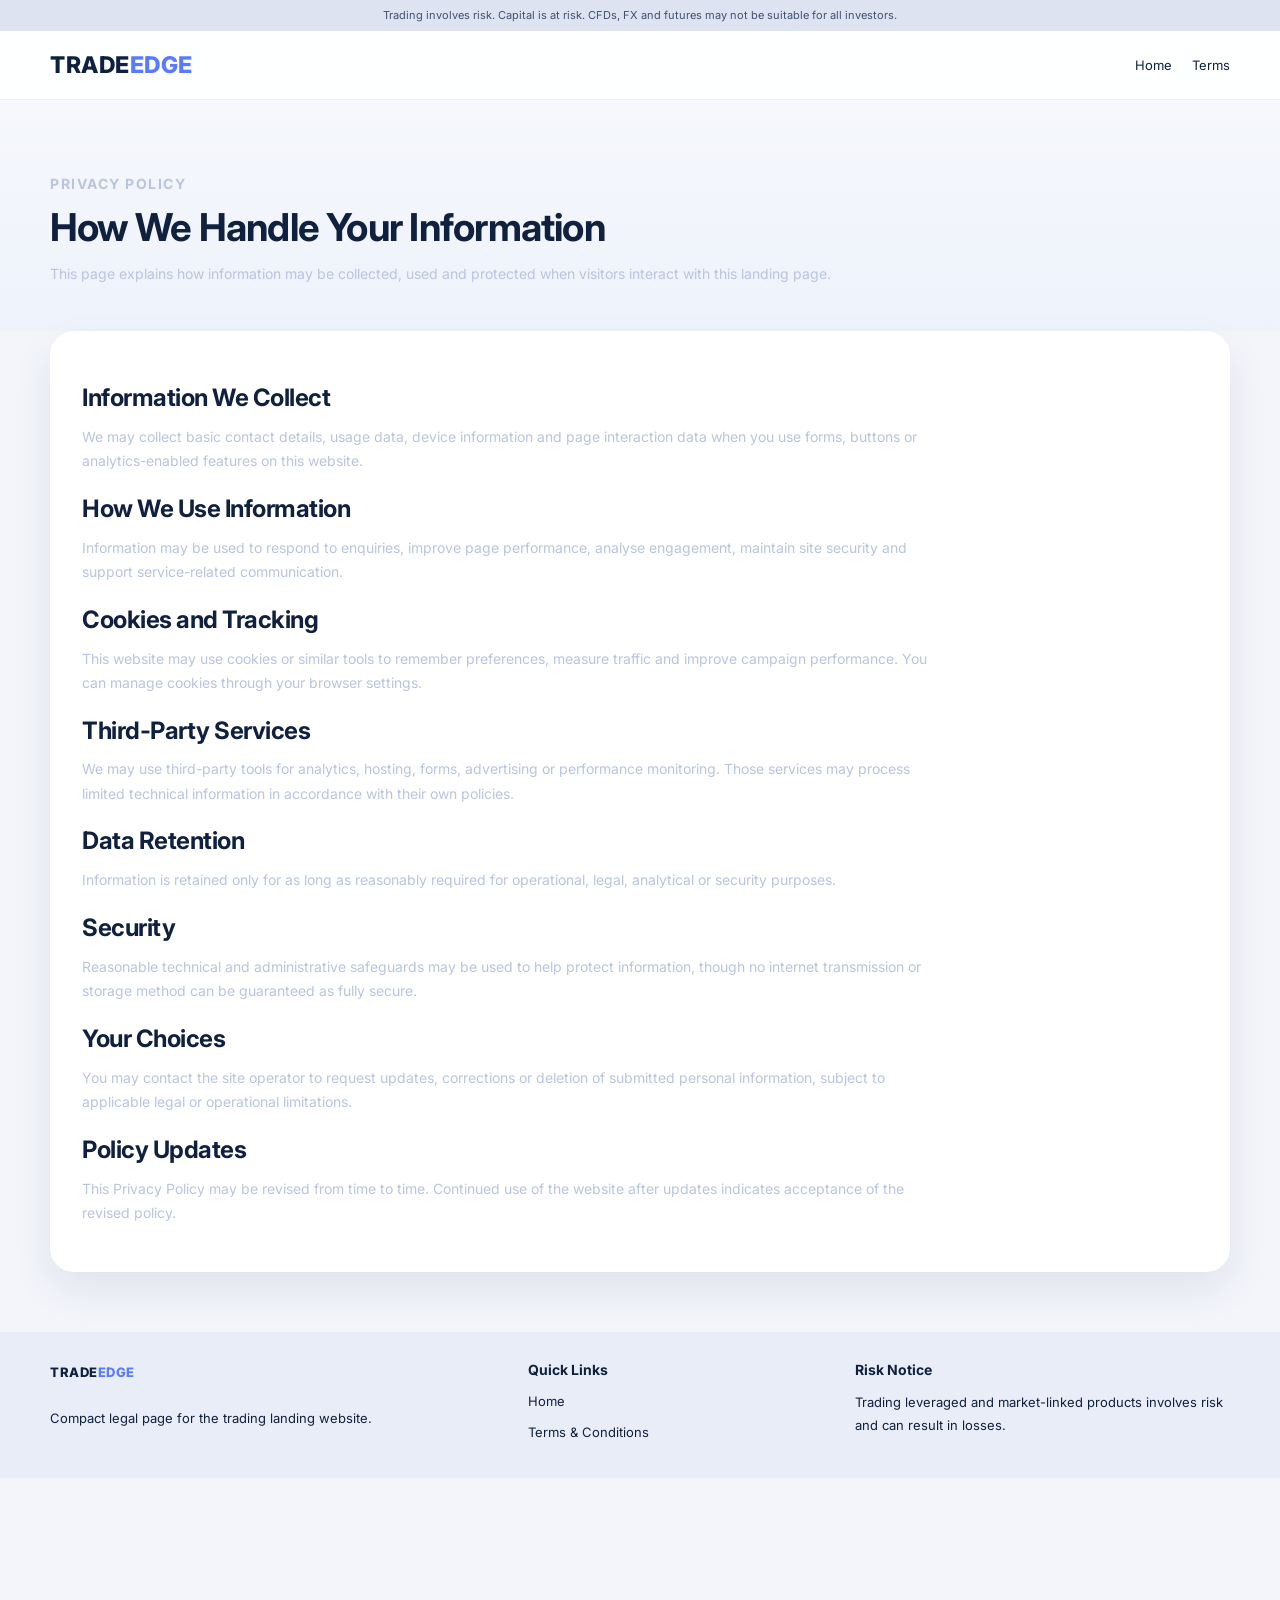
==== privacy.html @ b772bc68 "Add files via upload" ====
<!DOCTYPE html>
<html lang="en">
<head>
  <meta charset="UTF-8" />
  <meta name="viewport" content="width=device-width, initial-scale=1.0" />
  <title>Privacy Policy | TradeEdge</title>
  <meta name="description" content="Privacy Policy for the TradeEdge trading landing page." />
  <link rel="preconnect" href="https://fonts.googleapis.com">
  <link rel="preconnect" href="https://fonts.gstatic.com" crossorigin>
  <link href="https://fonts.googleapis.com/css2?family=Inter:wght@400;500;600;700&display=swap" rel="stylesheet">
  <link rel="stylesheet" href="assets/style.css" />
</head>
<body class="legal-page-body">
  <div class="risk-bar">Trading involves risk. Capital is at risk. CFDs, FX and futures may not be suitable for all investors.</div>
  <header class="site-header legal-header">
    <div class="container nav-wrap">
      <a href="index.html" class="logo">TRADE<span>EDGE</span></a>
      <nav class="main-nav legal-nav">
        <a href="index.html">Home</a>
        <a href="terms.html">Terms</a>
      </nav>
    </div>
  </header>

  <main class="legal-main">
    <section class="legal-hero">
      <div class="container">
        <p class="eyebrow">Privacy Policy</p>
        <h1>How We Handle Your Information</h1>
        <p>This page explains how information may be collected, used and protected when visitors interact with this landing page.</p>
      </div>
    </section>

    <section class="legal-content-wrap">
      <div class="container legal-content">
        <article>
          <h2>Information We Collect</h2>
          <p>We may collect basic contact details, usage data, device information and page interaction data when you use forms, buttons or analytics-enabled features on this website.</p>

          <h2>How We Use Information</h2>
          <p>Information may be used to respond to enquiries, improve page performance, analyse engagement, maintain site security and support service-related communication.</p>

          <h2>Cookies and Tracking</h2>
          <p>This website may use cookies or similar tools to remember preferences, measure traffic and improve campaign performance. You can manage cookies through your browser settings.</p>

          <h2>Third-Party Services</h2>
          <p>We may use third-party tools for analytics, hosting, forms, advertising or performance monitoring. Those services may process limited technical information in accordance with their own policies.</p>

          <h2>Data Retention</h2>
          <p>Information is retained only for as long as reasonably required for operational, legal, analytical or security purposes.</p>

          <h2>Security</h2>
          <p>Reasonable technical and administrative safeguards may be used to help protect information, though no internet transmission or storage method can be guaranteed as fully secure.</p>

          <h2>Your Choices</h2>
          <p>You may contact the site operator to request updates, corrections or deletion of submitted personal information, subject to applicable legal or operational limitations.</p>

          <h2>Policy Updates</h2>
          <p>This Privacy Policy may be revised from time to time. Continued use of the website after updates indicates acceptance of the revised policy.</p>
        </article>
      </div>
    </section>
  </main>

  <footer class="site-footer">
    <div class="container footer-grid">
      <div>
        <a href="index.html" class="logo footer-logo">TRADE<span>EDGE</span></a>
        <p>Compact legal page for the trading landing website.</p>
      </div>
      <div>
        <h4>Quick Links</h4>
        <ul>
          <li><a href="index.html">Home</a></li>
          <li><a href="terms.html">Terms & Conditions</a></li>
        </ul>
      </div>
      <div>
        <h4>Risk Notice</h4>
        <p>Trading leveraged and market-linked products involves risk and can result in losses.</p>
      </div>
    </div>
  </footer>
</body>
</html>
---- assets/style.css ----
:root {
  --bg: #04152d;
  --bg-soft: #071f42;
  --card: rgba(255,255,255,0.08);
  --card-strong: rgba(8,17,38,0.82);
  --line: rgba(255,255,255,0.12);
  --text: #eff4ff;
  --muted: #b9c4df;
  --dark-text: #10203f;
  --accent: #ff6a1c;
  --blue: #4d68ff;
  --lime: #d7ef7f;
  --section-light: #f3f5fb;
  --shadow: 0 18px 40px rgba(5, 12, 30, 0.18);
}

* { box-sizing: border-box; }
html { scroll-behavior: smooth; }
body {
  margin: 0;
  font-family: 'Inter', sans-serif;
  color: var(--text);
  background: var(--bg);
}
a { text-decoration: none; color: inherit; }
img { max-width: 100%; display: block; }
.container { width: min(1180px, calc(100% - 32px)); margin: 0 auto; }

.risk-bar {
  font-size: 11px;
  line-height: 1.4;
  text-align: center;
  padding: 8px 12px;
  background: #ebedf2;
  color: #4d5870;
}

.site-header {
  position: sticky;
  top: 0;
  z-index: 100;
  background: rgba(5, 14, 33, 0.88);
  backdrop-filter: blur(10px);
  border-bottom: 1px solid rgba(255,255,255,0.06);
}
.nav-wrap {
  min-height: 68px;
  display: flex;
  align-items: center;
  justify-content: space-between;
  gap: 18px;
}
.logo {
  font-size: 23px;
  font-weight: 800;
  letter-spacing: 0.5px;
}
.logo span { color: #5a7bff; }
.main-nav {
  display: flex;
  align-items: center;
  gap: 20px;
  font-size: 13px;
  color: var(--muted);
}
.main-nav a:hover { color: #fff; }
.nav-cta {
  background: var(--accent);
  color: #fff !important;
  padding: 10px 16px;
  border-radius: 999px;
  font-weight: 600;
}
.nav-toggle {
  display: none;
  background: none;
  border: 0;
  padding: 0;
}
.nav-toggle span {
  display: block;
  width: 24px;
  height: 2px;
  margin: 5px 0;
  background: #fff;
}

.compact-section {
  position: relative;
  padding: 62px 0;
}
.hero {
  min-height: 640px;
  display: flex;
  align-items: center;
  overflow: hidden;
}
.hero-bg,
.final-bg {
  position: absolute;
  inset: 0;
  background-size: cover;
  background-position: center;
}
.hero-bg {
  background-image: url('https://images.unsplash.com/photo-1518546305927-5a555bb7020d?auto=format&fit=crop&w=1800&q=80');
}
.hero-overlay,
.final-overlay {
  position: absolute;
  inset: 0;
  background: linear-gradient(90deg, rgba(4, 12, 30, 0.92) 0%, rgba(4, 18, 42, 0.75) 44%, rgba(5, 19, 48, 0.45) 100%);
}
.hero-grid,
.split-grid {
  position: relative;
  z-index: 2;
  display: grid;
  grid-template-columns: repeat(2, minmax(0, 1fr));
  gap: 28px;
  /* align-items: center; */
}
.equal-grid > * { min-width: 0; }
.hero-copy,
.text-col,
.visual-col { width: 100%; }
.eyebrow {
  margin: 0 0 10px;
  font-size: 11px;
  font-weight: 700;
  letter-spacing: 1.5px;
  text-transform: uppercase;
  color: #93a8ff;
}
.hero h1,
h1,
h2 {
  margin: 0 0 14px;
  line-height: 1.08;
  letter-spacing: -0.02em;
}
.hero h1 { font-size: clamp(34px, 4vw, 52px); max-width: 620px; }
h1 { font-size: clamp(30px, 3vw, 42px); }
h2 { font-size: clamp(26px, 2.5vw, 36px); }
.hero .lead,
.section-text,
.legal-hero p,
.legal-content p,
.feature-card p,
.mini-card p,
.learn-card p,
.promo-overlay p,
.promo-stat-card p,
.cta-band-inner p,
.footer-grid p {
  font-size: 14px;
  line-height: 1.75;
  color: var(--muted);
}
.hero-actions,
.store-row {
  display: flex;
  flex-wrap: wrap;
  gap: 12px;
  margin-top: 24px;
}
.btn {
  display: inline-flex;
  align-items: center;
  justify-content: center;
  min-width: 146px;
  min-height: 48px;
  padding: 12px 22px;
  border-radius: 12px;
  font-size: 14px;
  font-weight: 600;
  transition: transform .25s ease, opacity .25s ease;
}
.btn:hover { transform: translateY(-2px); }
.btn-primary { background: var(--accent); color: #fff; }
.btn-secondary {
  color: #fff;
  border: 1px solid rgba(255,255,255,0.22);
  background: rgba(255,255,255,0.04);
}
.btn-lime {
  background: var(--lime);
  color: #243100;
  font-weight: 700;
}
.light-outline {
  background: rgba(255,255,255,0.08);
  border-color: rgba(255,255,255,0.28);
}
.small { min-width: 132px; min-height: 42px; font-size: 13px; }

.metric-row {
  display: grid;
  grid-template-columns: repeat(3, minmax(0, 1fr));
  gap: 12px;
  margin-top: 24px;
}
.metric-card,
.ticker-card,
.mini-card,
.learn-card,
.feature-card,
.platform-item,
.award-card {
  border: 1px solid var(--line);
  backdrop-filter: blur(8px);
}
.metric-card {
  padding: 16px;
  border-radius: 16px;
  background: rgba(255,255,255,0.08);
}
.metric-card strong {
  display: block;
  font-size: 22px;
  color: #fff;
}
.metric-card span {
  display: block;
  margin-top: 4px;
  font-size: 12px;
  color: var(--muted);
}
.hero-panel {
  display: grid;
  gap: 14px;
}
.ticker-card {
  display: grid;
  grid-template-columns: 1.2fr 1fr .7fr;
  align-items: center;
  gap: 12px;
  padding: 16px 18px;
  border-radius: 16px;
  background: rgba(255,255,255,0.9);
  color: #1a2542;
  box-shadow: var(--shadow);
}
.ticker-card span,
.ticker-card em { font-size: 13px; font-style: normal; }
.ticker-card strong { font-size: 20px; }
.up { color: #19c278; }
.down { color: #ff5c6a; }

.promo-strip {
  background: linear-gradient(90deg, #192d96, #3f5cff 55%, #2344d0);
  color: #fff;
  padding: 12px 0;
}
.promo-strip-inner {
  display: flex;
  align-items: center;
  justify-content: space-between;
  gap: 18px;
  font-size: 13px;
}
.promo-badge {
  padding: 8px 12px;
  border-radius: 999px;
  border: 1px solid rgba(255,255,255,0.16);
  background: rgba(255,255,255,0.08);
  white-space: nowrap;
}
.promo-strip p { margin: 0; color: rgba(255,255,255,0.82); }
.promo-strip a { font-weight: 700; white-space: nowrap; }

.dark-section,
.platform-section,
.why-section,
.final-cta { background: radial-gradient(circle at top right, rgba(75, 102, 255, 0.16), transparent 30%), var(--bg); }
.light-section,
.legal-page-body { background: var(--section-light); color: var(--dark-text); }
.light-section h2,
.light-section h3,
.legal-page-body h1,
.legal-page-body h2,
.legal-page-body h3,
.legal-page-body .logo,
.legal-page-body .main-nav a,
.legal-page-body .site-footer h4,
.legal-page-body .site-footer a,
.legal-page-body .site-footer p { color: var(--dark-text); }
.legal-page-body .site-footer { background: #e9edf7; }
.legal-page-body .site-header { background: rgba(255,255,255,0.92); border-bottom: 1px solid rgba(16,32,63,0.08); }
.legal-page-body .risk-bar { background: #dde3f1; color: #42516f; }

.market-grid,
.learn-grid,
.feature-grid {
  display: grid;
  gap: 14px;
}
.market-grid,
.learn-grid { grid-template-columns: repeat(2, minmax(0,1fr)); margin-top: 22px; }
.feature-grid { grid-template-columns: repeat(5, minmax(0,1fr)); margin-top: 22px; }
.mini-card,
.learn-card,
.feature-card {
  padding: 18px;
  border-radius: 18px;
  background: rgba(255,255,255,0.05);
  min-height: 176px;
}
.light-section .learn-card {
  background: #ffffff;
  box-shadow: 0 10px 28px rgba(17, 27, 61, 0.08);
  border: 1px solid rgba(17,27,61,0.06);
}
.mini-card h3,
.learn-card h3,
.feature-card h3,
.promo-overlay h3 { margin: 0 0 10px; font-size: 20px; }
.mini-card span,
.learn-card a { font-size: 13px; font-weight: 700; }
.learn-card a { color: var(--accent); }

.image-card,
.promo-card-img,
.promo-stat-card {
  position: relative;
  border-radius: 24px;
  overflow: hidden;
  box-shadow: var(--shadow);
}
.image-card {
  min-height: 380px;
  /* background: #091833; */
}
.tall-card { min-height: 420px; }
.image-card img,
.promo-card-img img,
.final-card img {
  width: 100%;
  height: 100%;
  object-fit: cover;
}
.image-float-card {
  position: absolute;
  left: 18px;
  right: 18px;
  bottom: 18px;
  padding: 16px;
  border-radius: 16px;
  background: rgba(6, 16, 36, 0.78);
  border: 1px solid rgba(255,255,255,0.08);
}
.image-float-card strong { display: block; margin-bottom: 6px; font-size: 16px; }
.image-float-card p { margin: 0; font-size: 13px; line-height: 1.7; color: var(--muted); }

.device-showcase {
  position: relative;
  min-height: 320px;
  margin-bottom: 18px;
}
.phone-back,
.phone-front {
  position: absolute;
  width: 54%;
  max-width: 300px;
  height: 300px;
  object-fit: cover;
  border-radius: 28px;
  box-shadow: var(--shadow);
  border: 6px solid rgba(11, 21, 44, 0.9);
}
.phone-back { left: 8%; top: 24px; transform: rotate(-8deg); }
.phone-front { right: 8%; top: 0; transform: rotate(8deg); }
.platform-links { display: grid; gap: 10px; }
.platform-item {
  padding: 14px 16px;
  border-radius: 14px;
  background: rgba(255,255,255,0.06);
  color: #dce4ff;
  font-size: 14px;
}
.platform-item.active { background: rgba(93, 114, 255, 0.18); border-color: rgba(117,136,255,0.35); }
.store-btn {
  display: inline-flex;
  align-items: center;
  justify-content: center;
  min-width: 132px;
  min-height: 42px;
  padding: 10px 16px;
  border-radius: 12px;
  border: 1px solid rgba(215,239,127,0.35);
  color: var(--lime);
  background: rgba(255,255,255,0.03);
  font-size: 13px;
  font-weight: 700;
}

.awards-section { overflow: hidden; }
.section-head { max-width: 720px; margin-bottom: 22px; }
.section-head.center { text-align: center; margin-left: auto; margin-right: auto; }
.section-head.left { text-align: left; }
.section-head.light p { color: var(--muted); }
.logo-slider {
  overflow: hidden;
  border-radius: 18px;
  /* border: 1px solid rgba(255,255,255,0.08); */
  /* background: rgba(255,255,255,0.04); */
}
.logo-track {
  display: flex;
  width: max-content;
  animation: slideAwards 32s linear infinite;
}
.award-card {
  display: flex;
  align-items: center;
  justify-content: center;
  min-width: 240px;
  min-height: 88px;
  padding: 18px;
  border-right: 1px solid rgba(255,255,255,0.07);
  font-size: 13px;
  font-weight: 700;
  color: #dce3ff;
  text-align: center;
}
@keyframes slideAwards {
  0% { transform: translateX(0); }
  100% { transform: translateX(-50%); }
}

.why-section {
  background: linear-gradient(180deg, rgba(5,19,42,0.98), rgba(4,15,34,0.98));
}
.feature-card {
  background: rgba(255,255,255,0.06);
  min-height: 190px;
}

.promo-card-img { min-height: 340px; }
.promo-overlay {
  position: absolute;
  inset: auto 18px 18px 18px;
  padding: 18px;
  border-radius: 18px;
  background: rgba(6, 16, 36, 0.78);
}
.promo-overlay .eyebrow,
.promo-stat-card .eyebrow,
.cta-band .eyebrow,
.final-copy .eyebrow { margin-bottom: 8px; }
.promo-stat-card {
  min-height: 340px;
  padding: 28px;
  display: grid;
  grid-template-columns: 1.2fr .8fr;
  align-items: center;
  gap: 18px;
  background: linear-gradient(135deg, #07152f, #152863 62%, #0a1736);
  border: 1px solid rgba(255,255,255,0.08);
}
.stat-circle {
  width: 180px;
  height: 180px;
  margin-left: auto;
  border-radius: 50%;
  display: grid;
  place-items: center;
  background: radial-gradient(circle at top, #fff3a3, #d5ef7f 58%, #95a631 100%);
  color: #3a4200;
  font-size: 58px;
  font-weight: 800;
  box-shadow: 0 18px 40px rgba(0,0,0,0.28);
}

.cta-band {
  background: linear-gradient(180deg, #2144da, #1735b9);
  text-align: center;
  padding: 54px 0;
}
.cta-band-inner {
  max-width: 760px;
  margin: 0 auto;
}
.cta-band h2 { margin-bottom: 12px; }
.cta-band p { margin: 0 0 20px; color: rgba(255,255,255,0.82); }

.final-cta { overflow: hidden; }
.final-bg {
  background-image: url('https://images.unsplash.com/photo-1517649763962-0c623066013b?auto=format&fit=crop&w=1800&q=80');
}
.final-grid { position: relative; z-index: 2; }
.final-copy { padding-right: 12px; }
.final-card { min-height: 350px; }

.site-footer {
  background: #031128;
  padding: 28px 0;
  border-top: 1px solid rgba(255,255,255,0.06);
}
.footer-grid {
  display: grid;
  grid-template-columns: 1.2fr .8fr 1fr;
  gap: 28px;
}
.site-footer h4 { margin: 0 0 12px; font-size: 14px; }
.site-footer ul { list-style: none; padding: 0; margin: 0; }
.site-footer li + li { margin-top: 8px; }
.site-footer a, .site-footer p { color: #bfc8e1; font-size: 13px; line-height: 1.8; }
.footer-logo { display: inline-block; margin-bottom: 10px; }

.legal-main { color: var(--dark-text); }
.legal-hero {
  padding: 72px 0 30px;
  background: linear-gradient(180deg, #f6f8fd, #eef2fb);
}
.legal-content-wrap { padding: 0 0 60px; }
.legal-content {
  background: #fff;
  border-radius: 24px;
  box-shadow: 0 18px 40px rgba(17, 27, 61, 0.08);
  padding: 32px;
}
.legal-content article { max-width: 860px; }
.legal-content h2 { font-size: 24px; margin-top: 22px; }
.legal-nav { color: #44516f; }

@media (max-width: 1100px) {
  .feature-grid { grid-template-columns: repeat(3, minmax(0,1fr)); }
  .footer-grid { grid-template-columns: 1fr 1fr; }
}

@media (max-width: 900px) {
  .nav-toggle { display: block; }
  .main-nav {
    position: absolute;
    top: 100%;
    right: 16px;
    left: 16px;
    display: none;
    flex-direction: column;
    align-items: flex-start;
    padding: 18px;
    border-radius: 18px;
    background: rgba(4, 15, 34, 0.98);
    border: 1px solid rgba(255,255,255,0.08);
  }
  .main-nav.open { display: flex; }
  .hero-grid,
  .split-grid,
  .footer-grid,
  .market-grid,
  .learn-grid,
  .feature-grid,
  .promo-stat-card {
    grid-template-columns: 1fr;
  }
  .hero { min-height: auto; padding: 56px 0; }
  .compact-section { padding: 52px 0; }
  .promo-strip-inner { flex-direction: column; align-items: flex-start; }
  .device-showcase { min-height: 280px; }
  .phone-back, .phone-front { width: 56%; height: 250px; }
  .phone-back { left: 6%; }
  .phone-front { right: 6%; }
  .stat-circle { margin: 0; }
}

@media (max-width: 640px) {
  .container { width: min(100% - 24px, 1180px); }
  .hero h1 { font-size: 26px; }
  h2 { font-size: 30px; }
  .metric-row { grid-template-columns: 1fr; }
  .ticker-card { grid-template-columns: 1fr 1fr .8fr; padding: 14px; }
  .ticker-card strong { font-size: 17px; }
  .award-card { min-width: 210px; }
  .image-card, .tall-card, .promo-card-img, .promo-stat-card { min-height: auto; }
  .device-showcase { min-height: 220px; }
  .phone-back, .phone-front { height: 200px; }
  .legal-content { padding: 24px 18px; }
  .feature-card {
    background: rgba(255, 255, 255, 0.06);
    min-height: 0px!important;
}
}



.bottom-sticky-bar {
  position: fixed;
  left: 0;
  right: 0;
  bottom: 0;
  z-index: 9999;
  background:
    radial-gradient(circle at 20% 50%, rgba(45, 88, 255, 0.16), transparent 18%),
    radial-gradient(circle at 55% 50%, rgba(45, 88, 255, 0.12), transparent 14%),
    radial-gradient(circle at 78% 50%, rgba(45, 88, 255, 0.10), transparent 16%),
    linear-gradient(90deg, #02142b 0%, #02101f 50%, #03152e 100%);
  border-top: 1px solid rgba(255, 255, 255, 0.08);
  box-shadow: 0 -8px 24px rgba(0, 0, 0, 0.28);
}

.bottom-sticky-inner {
  min-height: 110px;
  display: flex;
  align-items: center;
  justify-content: space-between;
  gap: 24px;
  padding: 18px 0;
}

.bottom-sticky-text h3 {
  margin: 0 0 8px;
  font-size: 26px;
  line-height: 1.1;
  font-weight: 700;
  color: #e5ef39;
}

.bottom-sticky-text p {
  margin: 0;
  font-size: 16px;
  line-height: 1.4;
  color: #ffffff;
}

.bottom-sticky-btn {
  display: inline-flex;
  align-items: center;
  justify-content: center;
  min-width: 275px;
  min-height: 64px;
  padding: 14px 28px;
  border-radius: 16px;
  background: #29c75f;
  color: #04110a;
  font-size: 20px;
  font-weight: 700;
  text-decoration: none;
  box-shadow: 0 10px 24px rgba(41, 199, 95, 0.24);
  transition: transform 0.25s ease, box-shadow 0.25s ease, background 0.25s ease;
}

.bottom-sticky-btn:hover {
  transform: translateY(-2px);
  background: #31d867;
  box-shadow: 0 14px 30px rgba(41, 199, 95, 0.3);
}

body {
  padding-bottom: 130px;
}

@media (max-width: 767px) {
  .bottom-sticky-inner {
    min-height: auto;
    flex-direction: column;
    align-items: stretch;
    gap: 16px;
    padding: 16px 0;
  }

  .bottom-sticky-text h3 {
    font-size: 22px;
  }

  .bottom-sticky-text p {
    font-size: 15px;
  }

  .bottom-sticky-btn {
    width: 100%;
    min-width: 100%;
    min-height: 56px;
    font-size: 18px;
    border-radius: 14px;
  }

  body {
    padding-bottom: 160px;
  }
}


/* ===== PLATFORM SECTION ===== */
.exact-platform {
  position: relative;
  overflow: hidden;
  padding: 72px 0 68px;
  background:
    radial-gradient(circle at 8% 8%, rgba(88, 108, 255, 0.18), transparent 24%),
    radial-gradient(circle at 88% 88%, rgba(102, 88, 255, 0.18), transparent 26%),
    linear-gradient(90deg, #031326 0%, #02101f 52%, #071a34 100%);
}

.exact-platform::before {
  content: "";
  position: absolute;
  inset: 0;
  background:
    radial-gradient(circle at 20% 18%, rgba(201, 228, 112, 0.06), transparent 18%),
    radial-gradient(circle at 76% 78%, rgba(130, 108, 255, 0.08), transparent 18%);
  pointer-events: none;
}

.exact-platform .container {
  position: relative;
  z-index: 2;
}

/* ===== HEADING ===== */
.exact-platform-head {
  text-align: center;
  margin-bottom: 52px;
}

.exact-platform-head h2 {
  margin: 0;
  color: #ffffff;
  font-size: 42px;
  line-height: 1.12;
  font-weight: 700;
}

.exact-platform-head h2 span {
  color: #4761ff;
}

/* ===== GRID ===== */
.exact-platform-grid {
  display: grid;
  grid-template-columns: 0.95fr 1.15fr 0.9fr;
  align-items: center;
  gap: 42px;
}

/* ===== LEFT ===== */
.exact-platform-left p {
  margin: 0 0 34px;
  color: #ffffff;
  font-size: 22px;
  line-height: 1.55;
  max-width: 360px;
}

/* STORE BUTTONS */
.exact-store-row {
  display: flex;
  gap: 14px;
  flex-wrap: wrap;
}

.exact-store-btn {
  min-width: 168px;
  padding: 11px 16px;
  border: 2px solid #d8ee73;
  text-decoration: none;
  color: #d8ee73;
  display: flex;
  flex-direction: column;
  transition: 0.3s;
}

.exact-store-btn small {
  font-size: 10px;
  margin-bottom: 4px;
  text-transform: uppercase;
}

.exact-store-btn strong {
  font-size: 16px;
  font-weight: 700;
}

.exact-store-btn:hover {
  background: rgba(216, 238, 115, 0.08);
  transform: translateY(-2px);
}

/* ===== CENTER IMAGE ===== */
.exact-platform-center {
  display: flex;
  justify-content: center;
  align-items: center;
}

.platform-image-wrap {
  width: 100%;
  display: flex;
  justify-content: center;
}

.platform-image-wrap img {
  width: 100%;
  max-width: 420px;
  height: auto;
  object-fit: contain;
  display: block;
  filter: drop-shadow(0 30px 60px rgba(0,0,0,0.5));
  transform: perspective(1000px) rotateY(-6deg);
}

/* ===== RIGHT ===== */
.exact-platform-right {
  display: flex;
  flex-direction: column;
  gap: 20px;
}

.platform-link-item {
  position: relative;
  padding-left: 18px;
}

.platform-link-item::before {
  content: "";
  position: absolute;
  left: 0;
  top: 6px;
  width: 2px;
  height: calc(100% - 10px);
  background: #d8ee73;
}

.platform-link-item h3 {
  margin: 0;
  color: #f1f4f8;
  font-size: 26px;
  font-weight: 500;
}

.platform-link-item p {
  margin-top: 8px;
  color: #ffffff;
  font-size: 14px;
}

.platform-link-item.active h3,
.platform-link-item.active p {
  color: #d8ee73;
}

/* ===== RESPONSIVE ===== */
@media (max-width: 1280px) {
  .exact-platform-grid {
    grid-template-columns: 1fr;
    gap: 30px;
    text-align: center;
  }

  .exact-platform-left p {
    max-width: 100%;
  }

  .exact-platform-right {
    max-width: 500px;
    margin: auto;
  }
}

@media (max-width: 767px) {
  .exact-platform {
    padding: 56px 0;
  }

  .exact-platform-head h2 {
    font-size: 30px;
  }

  .exact-platform-left p {
    font-size: 18px;
  }

  .exact-store-row {
    flex-direction: column;
  }

  .exact-store-btn {
    width: 100%;
  }

  .platform-image-wrap img {
    max-width: 300px;
  }

  .platform-link-item h3 {
    font-size: 20px;
  }
}



.awards-section {
  background: linear-gradient(180deg, #031326 0%, #071a34 100%);
  overflow: hidden;
}

.logo-slider {
  position: relative;
  width: 100%;
  overflow: hidden;
  margin-top: 28px;
  mask-image: linear-gradient(to right, transparent 0%, #000 8%, #000 92%, transparent 100%);
  -webkit-mask-image: linear-gradient(to right, transparent 0%, #000 8%, #000 92%, transparent 100%);
}

.logo-track {
  display: flex;
  align-items: center;
  gap: 22px;
  width: max-content;
  animation: awardScroll 38s linear infinite;
}

.logo-slider:hover .logo-track {
  animation-play-state: paused;
}

.award-card {
  flex: 0 0 auto;
  width: 170px;
  height: 110px;
  display: flex;
  align-items: center;
  justify-content: center;
  padding: 14px;
  border-radius: 18px;
  background: rgba(255, 255, 255, 0.04);
  border: 1px solid rgba(255, 255, 255, 0.08);
  box-shadow: 0 10px 30px rgba(0, 0, 0, 0.18);
}

.award-card img {
  max-width: 100%;
  max-height: 78px;
  width: auto;
  height: auto;
  object-fit: contain;
  display: block;
}

@keyframes awardScroll {
  0% {
    transform: translateX(0);
  }
  100% {
    transform: translateX(-50%);
  }
}

@media (max-width: 767px) {
  .award-card {
    width: 140px;
    height: 92px;
    padding: 12px;
  }

  .award-card img {
    max-height: 62px;
  }

  .logo-track {
    gap: 16px;
    animation-duration: 28s;
  }
}

.market-section-fixed {
  align-items: center;
  gap: 34px;
}

.market-section-fixed .text-col {
  align-self: center;
  height: auto;
}

.market-section-fixed .section-text {
  padding-bottom: 19px;
  max-width: 560px;
}

.market-section-fixed .visual-col {
  display: flex;
  justify-content: center;
  align-items: center;
}

.market-image-card {
  width: 100%;
  max-width: 620px;
  background: transparent;
  box-shadow: none;
  border-radius: 18px;
  overflow: hidden;
}

.market-image-card img {
  display: block;
  width: 100%;
  height: auto;
  max-height: 360px;
  object-fit: cover;
  border-radius: 18px;
}

@media (max-width: 991px) {
  .market-section-fixed {
    grid-template-columns: 1fr;
    align-items: start;
  }

  .market-section-fixed .text-col,
  .market-section-fixed .visual-col {
    width: 100%;
  }

  .market-image-card img {
    max-height: 320px;
  }
}

@media (max-width: 767px) {
  .market-section-fixed {
    gap: 24px;
  }

  .market-image-card img {
    max-height: 260px;
  }
}
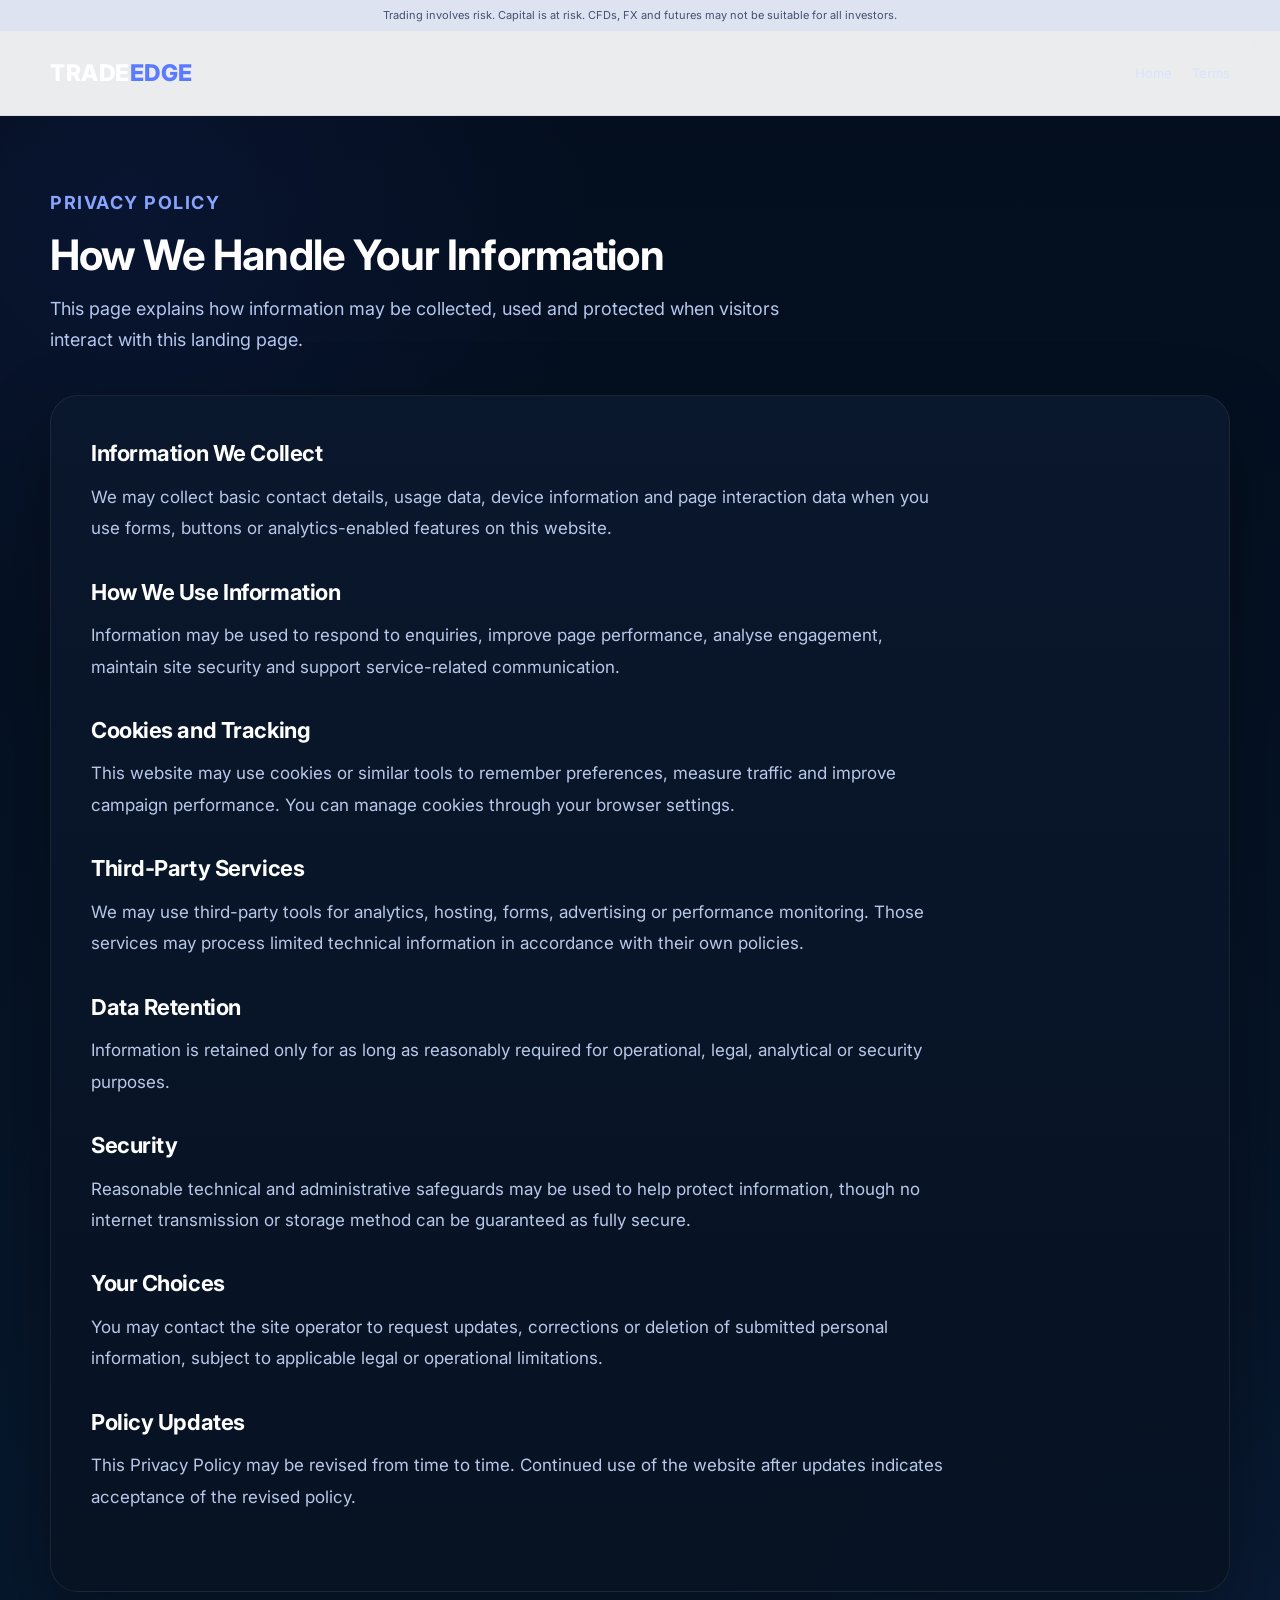
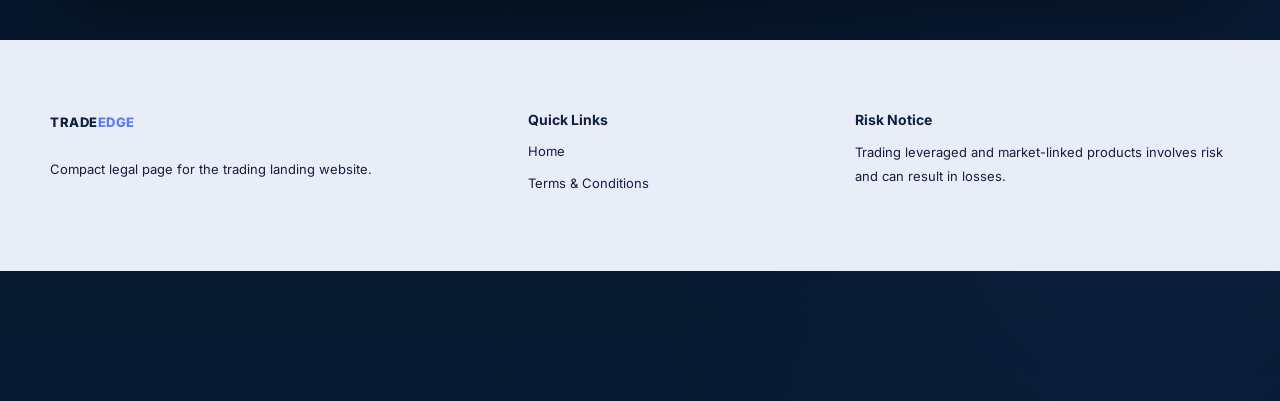
==== commit aa277987: "Update privacy.html" ====
--- a/privacy.html
+++ b/privacy.html
@@ -9,10 +9,190 @@
   <link rel="preconnect" href="https://fonts.gstatic.com" crossorigin>
   <link href="https://fonts.googleapis.com/css2?family=Inter:wght@400;500;600;700&display=swap" rel="stylesheet">
   <link rel="stylesheet" href="assets/style.css" />
+
+  <style>
+    /* ===== LEGAL DARK THEME ===== */
+.legal-page-body.legal-dark {
+  background:
+    radial-gradient(circle at 10% 10%, rgba(73, 97, 255, 0.08), transparent 22%),
+    radial-gradient(circle at 90% 90%, rgba(80, 110, 255, 0.06), transparent 24%),
+    linear-gradient(180deg, #030d1d 0%, #061427 55%, #071a31 100%);
+  color: #dbe5ff;
+}
+
+.legal-header-dark {
+  background: rgba(5, 18, 38, 0.86);
+  backdrop-filter: blur(10px);
+  border-bottom: 1px solid rgba(255, 255, 255, 0.06);
+}
+
+.legal-header-dark .nav-wrap {
+  min-height: 84px;
+}
+
+.legal-header-dark .logo {
+  color: #ffffff;
+}
+
+.legal-header-dark .main-nav a {
+  color: #d9e3ff;
+}
+
+.legal-header-dark .main-nav a:hover {
+  color: #ffffff;
+}
+
+.legal-hero-dark {
+  padding: 72px 0 28px;
+  background: transparent;
+}
+
+.legal-hero-dark .eyebrow {
+  color: #87a5ff;
+  margin-bottom: 12px;
+}
+
+.legal-hero-dark h1 {
+  margin: 0 0 16px;
+  color: #ffffff;
+  font-size: 42px;
+  line-height: 1.12;
+  font-weight: 700;
+}
+
+.legal-hero-dark p {
+  max-width: 760px;
+  color: #b6c7ee;
+  font-size: 18px;
+  line-height: 1.7;
+  margin: 0;
+}
+
+.legal-content-wrap {
+  padding: 12px 0 48px;
+}
+
+.legal-content-dark {
+  max-width: 1260px;
+  margin: 0 auto;
+  background:
+    linear-gradient(180deg, rgba(10, 24, 45, 0.96) 0%, rgba(7, 19, 35, 0.96) 100%);
+  border: 1px solid rgba(255, 255, 255, 0.07);
+  border-radius: 28px;
+  box-shadow: 0 30px 80px rgba(0, 0, 0, 0.32);
+  padding: 44px 40px;
+}
+
+.legal-content-dark article h2 {
+  margin: 0 0 14px;
+  color: #ffffff;
+  font-size: 22px;
+  line-height: 1.25;
+  font-weight: 700;
+}
+
+.legal-content-dark article p {
+  margin: 0 0 34px;
+  color: #b9c8e8;
+  font-size: 17px;
+  line-height: 1.85;
+}
+
+.legal-content-dark article h2:not(:first-child) {
+  margin-top: 8px;
+}
+
+.legal-footer-dark {
+  background: rgba(7, 18, 35, 0.9);
+  border-top: 1px solid rgba(255, 255, 255, 0.06);
+}
+
+.legal-footer-dark .footer-grid {
+  padding-top: 42px;
+  padding-bottom: 42px;
+}
+
+.legal-footer-dark h4,
+.legal-footer-dark .logo,
+.legal-footer-dark .footer-logo,
+.legal-footer-dark a {
+  color: #ffffff;
+}
+
+.legal-footer-dark p,
+.legal-footer-dark li,
+.legal-footer-dark ul li a {
+  color: #b9c8e8;
+}
+
+.legal-footer-dark ul li a:hover {
+  color: #ffffff;
+}
+
+@media (max-width: 991px) {
+  .legal-hero-dark {
+    padding: 56px 0 20px;
+  }
+
+  .legal-hero-dark h1 {
+    font-size: 34px;
+  }
+
+  .legal-content-dark {
+    padding: 32px 24px;
+    border-radius: 22px;
+  }
+
+  .legal-content-dark article h2 {
+    font-size: 20px;
+  }
+
+  .legal-content-dark article p {
+    font-size: 16px;
+    line-height: 1.75;
+    margin-bottom: 28px;
+  }
+}
+
+@media (max-width: 767px) {
+  .legal-header-dark .nav-wrap {
+    min-height: 72px;
+  }
+
+  .legal-hero-dark h1 {
+    font-size: 28px;
+  }
+
+  .legal-hero-dark p {
+    font-size: 16px;
+    line-height: 1.7;
+  }
+
+  .legal-content-wrap {
+    padding: 8px 0 36px;
+  }
+
+  .legal-content-dark {
+    padding: 24px 18px;
+    border-radius: 18px;
+  }
+
+  .legal-content-dark article h2 {
+    font-size: 18px;
+  }
+
+  .legal-content-dark article p {
+    font-size: 15px;
+    line-height: 1.7;
+    margin-bottom: 24px;
+  }
+}
+    </style>
 </head>
-<body class="legal-page-body">
+<body class="legal-page-body legal-dark">
   <div class="risk-bar">Trading involves risk. Capital is at risk. CFDs, FX and futures may not be suitable for all investors.</div>
-  <header class="site-header legal-header">
+
+  <header class="site-header legal-header legal-header-dark">
     <div class="container nav-wrap">
       <a href="index.html" class="logo">TRADE<span>EDGE</span></a>
       <nav class="main-nav legal-nav">
@@ -23,7 +203,7 @@
   </header>
 
   <main class="legal-main">
-    <section class="legal-hero">
+    <section class="legal-hero legal-hero-dark">
       <div class="container">
         <p class="eyebrow">Privacy Policy</p>
         <h1>How We Handle Your Information</h1>
@@ -32,7 +212,7 @@
     </section>
 
     <section class="legal-content-wrap">
-      <div class="container legal-content">
+      <div class="container legal-content legal-content-dark">
         <article>
           <h2>Information We Collect</h2>
           <p>We may collect basic contact details, usage data, device information and page interaction data when you use forms, buttons or analytics-enabled features on this website.</p>
@@ -62,7 +242,7 @@
     </section>
   </main>
 
-  <footer class="site-footer">
+  <footer class="site-footer legal-footer-dark">
     <div class="container footer-grid">
       <div>
         <a href="index.html" class="logo footer-logo">TRADE<span>EDGE</span></a>
@@ -72,7 +252,7 @@
         <h4>Quick Links</h4>
         <ul>
           <li><a href="index.html">Home</a></li>
-          <li><a href="terms.html">Terms & Conditions</a></li>
+          <li><a href="terms.html">Terms &amp; Conditions</a></li>
         </ul>
       </div>
       <div>
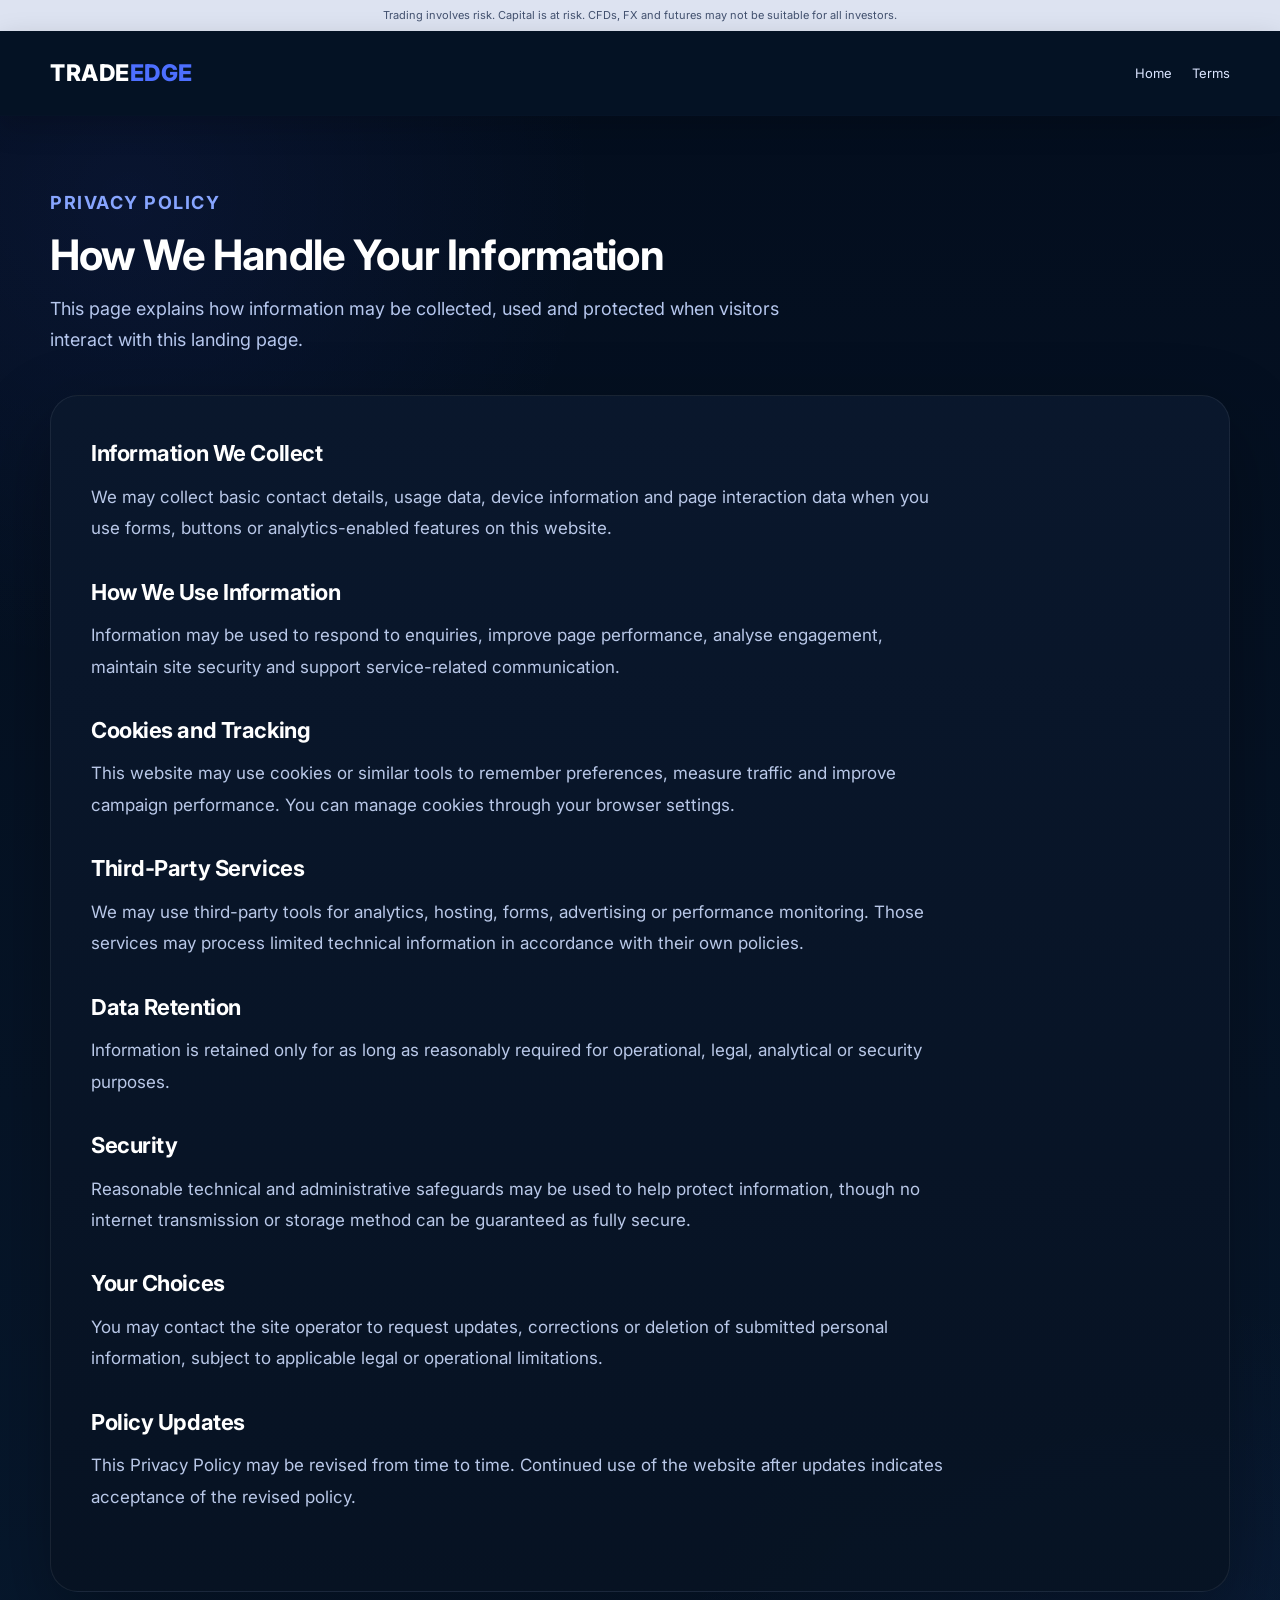
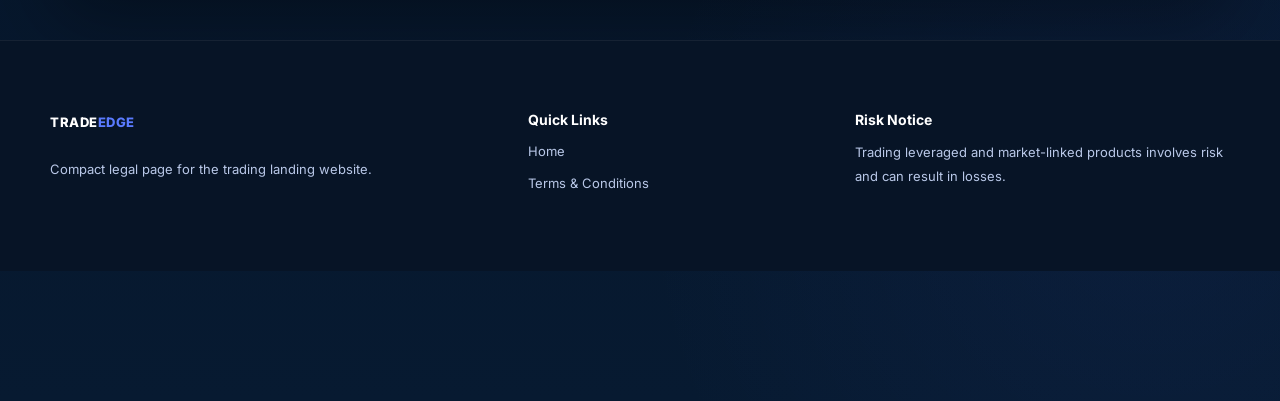
==== commit b6ee8df6: "Update privacy.html" ====
--- a/privacy.html
+++ b/privacy.html
@@ -187,6 +187,74 @@
     margin-bottom: 24px;
   }
 }
+
+    /* ===== LEGAL HEADER DARK ===== */
+.legal-header,
+.legal-header-dark {
+  background: #041224 !important;
+  border-bottom: 1px solid rgba(255, 255, 255, 0.06);
+  box-shadow: 0 10px 30px rgba(0, 0, 0, 0.18);
+}
+
+.legal-header .logo,
+.legal-header-dark .logo {
+  color: #ffffff !important;
+}
+
+.legal-header .logo span,
+.legal-header-dark .logo span {
+  color: #4d6fff !important;
+}
+
+.legal-header .main-nav a,
+.legal-header-dark .main-nav a,
+.legal-header .legal-nav a,
+.legal-header-dark .legal-nav a {
+  color: #dbe5ff !important;
+}
+
+.legal-header .main-nav a:hover,
+.legal-header-dark .main-nav a:hover,
+.legal-header .legal-nav a:hover,
+.legal-header-dark .legal-nav a:hover {
+  color: #ffffff !important;
+}
+
+/* ===== LEGAL FOOTER DARK ===== */
+.site-footer,
+.legal-footer-dark {
+  background: #071426 !important;
+  border-top: 1px solid rgba(255, 255, 255, 0.06);
+}
+
+.site-footer .footer-grid,
+.legal-footer-dark .footer-grid {
+  padding-top: 42px;
+  padding-bottom: 42px;
+}
+
+.site-footer h4,
+.legal-footer-dark h4,
+.site-footer .logo,
+.legal-footer-dark .logo,
+.site-footer .footer-logo,
+.legal-footer-dark .footer-logo {
+  color: #ffffff !important;
+}
+
+.site-footer p,
+.legal-footer-dark p,
+.site-footer li,
+.legal-footer-dark li,
+.site-footer ul li a,
+.legal-footer-dark ul li a {
+  color: #b9c8e8 !important;
+}
+
+.site-footer ul li a:hover,
+.legal-footer-dark ul li a:hover {
+  color: #ffffff !important;
+}
     </style>
 </head>
 <body class="legal-page-body legal-dark">
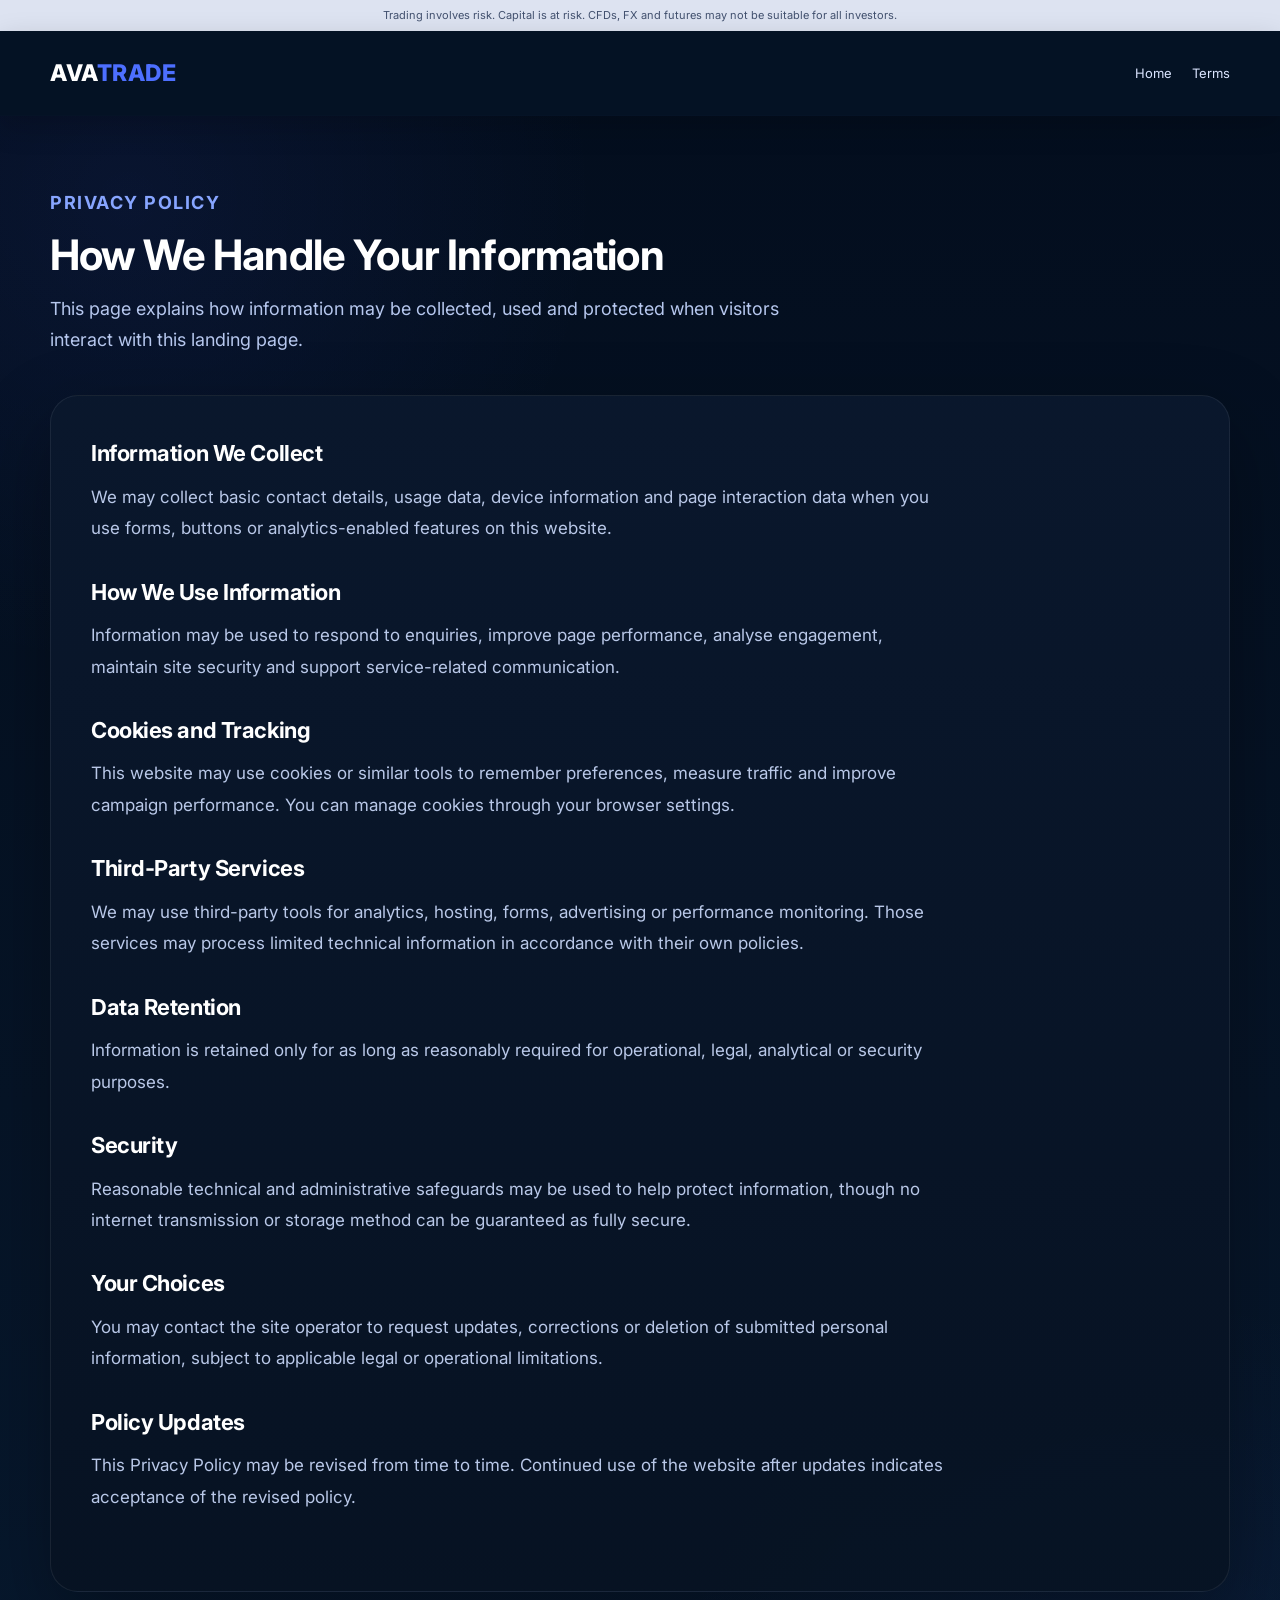
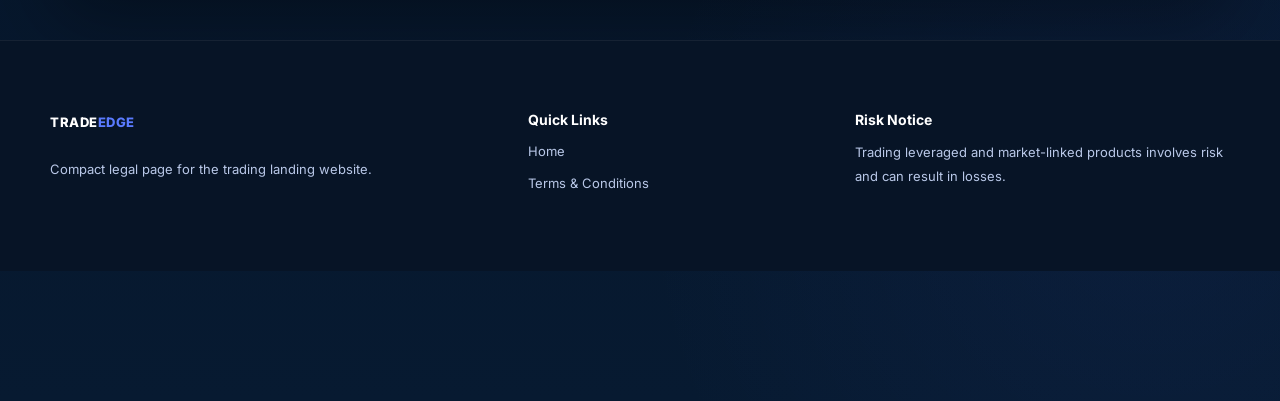
==== commit c0eb755e: "Update privacy.html" ====
--- a/privacy.html
+++ b/privacy.html
@@ -3,7 +3,7 @@
 <head>
   <meta charset="UTF-8" />
   <meta name="viewport" content="width=device-width, initial-scale=1.0" />
-  <title>Privacy Policy | TradeEdge</title>
+  <title>Privacy Policy | AVATRADE</title>
   <meta name="description" content="Privacy Policy for the TradeEdge trading landing page." />
   <link rel="preconnect" href="https://fonts.googleapis.com">
   <link rel="preconnect" href="https://fonts.gstatic.com" crossorigin>
@@ -262,7 +262,7 @@
 
   <header class="site-header legal-header legal-header-dark">
     <div class="container nav-wrap">
-      <a href="index.html" class="logo">TRADE<span>EDGE</span></a>
+      <a href="index.html" class="logo">AVA<span>TRADE</span></a>
       <nav class="main-nav legal-nav">
         <a href="index.html">Home</a>
         <a href="terms.html">Terms</a>
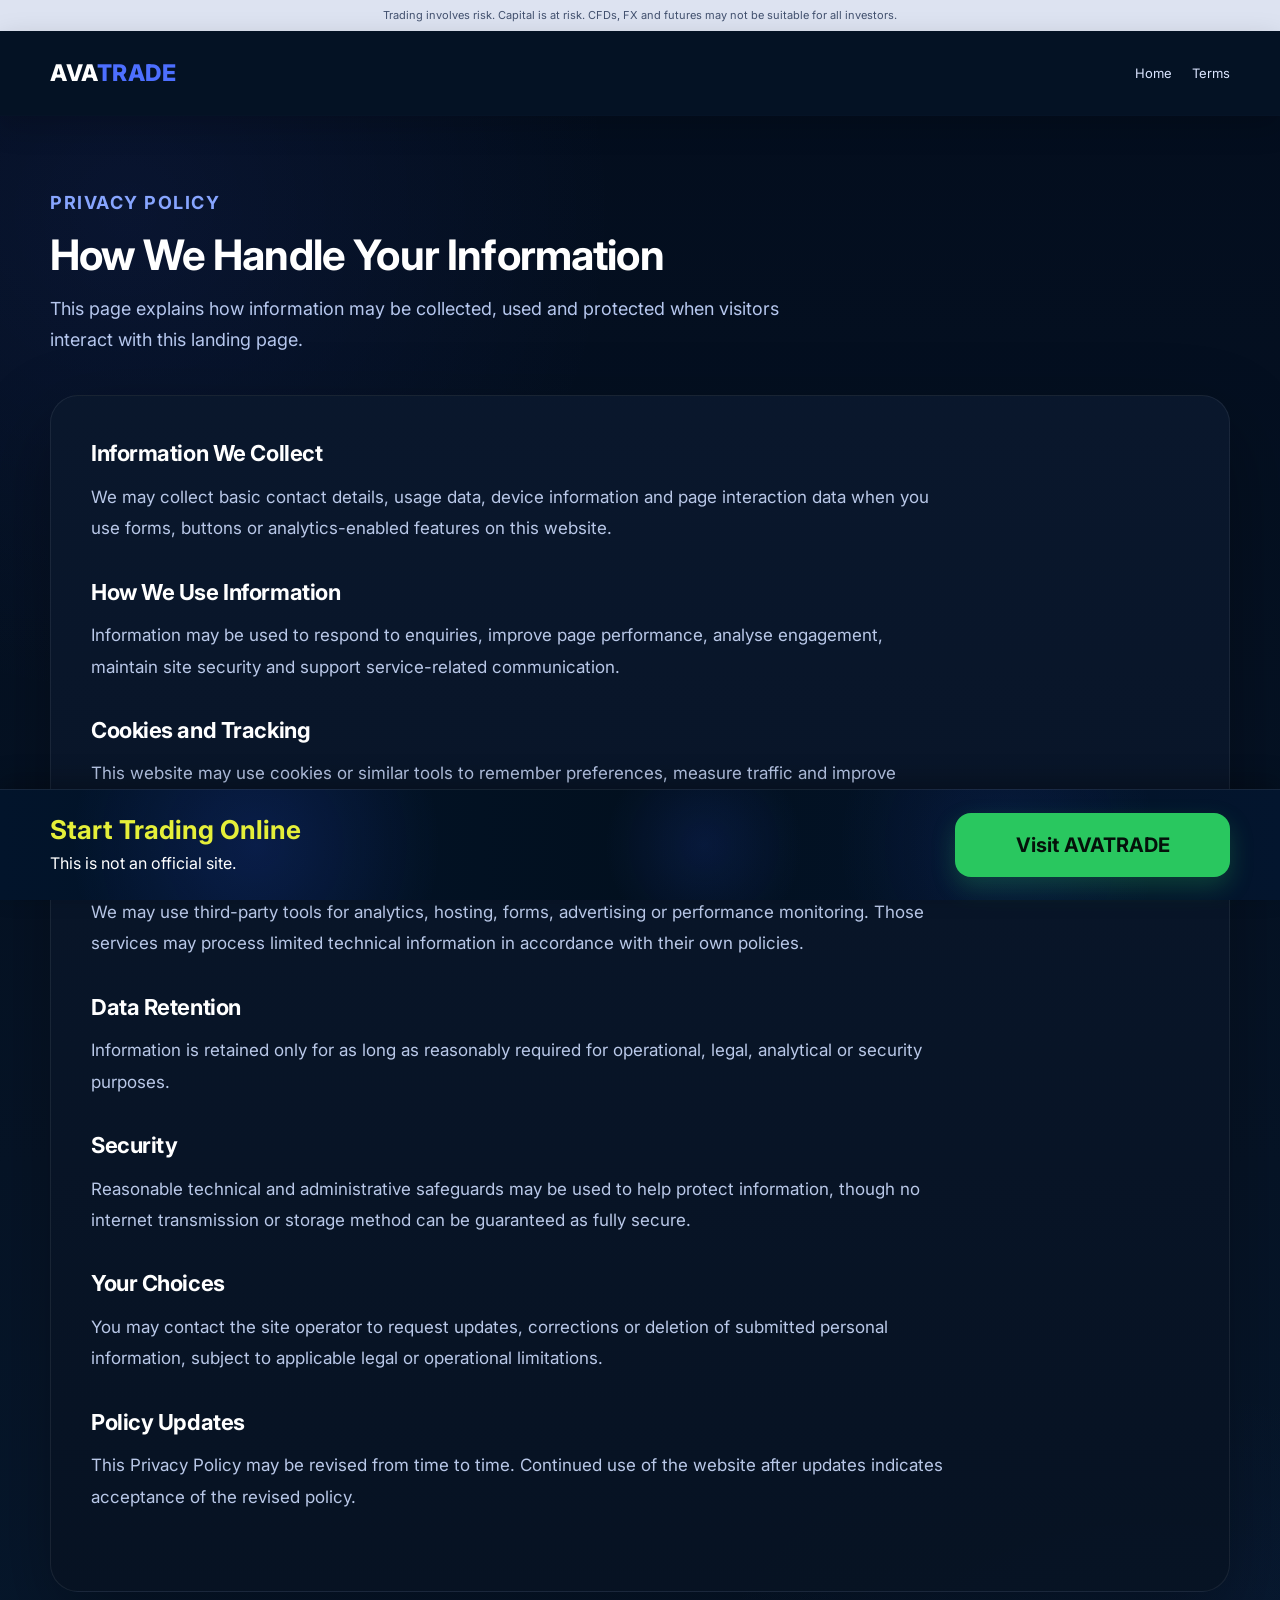
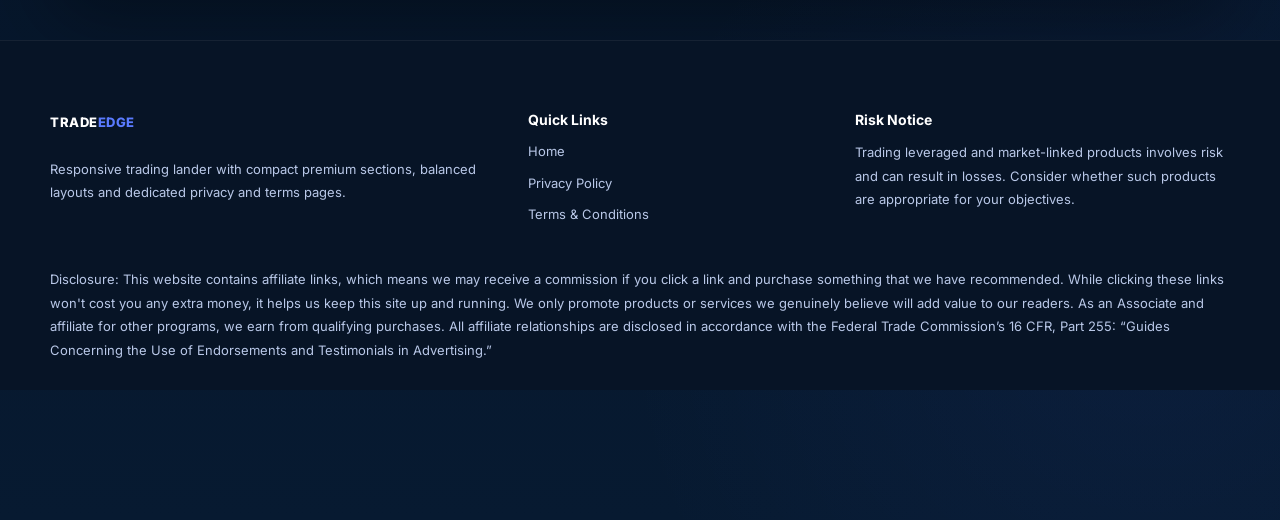
==== commit 9cad0a5f: "Update privacy.html" ====
--- a/privacy.html
+++ b/privacy.html
@@ -310,24 +310,38 @@
     </section>
   </main>
 
-  <footer class="site-footer legal-footer-dark">
+<footer class="site-footer">
     <div class="container footer-grid">
       <div>
         <a href="index.html" class="logo footer-logo">TRADE<span>EDGE</span></a>
-        <p>Compact legal page for the trading landing website.</p>
+        <p>Responsive trading lander with compact premium sections, balanced layouts and dedicated privacy and terms pages.</p>
       </div>
       <div>
         <h4>Quick Links</h4>
         <ul>
           <li><a href="index.html">Home</a></li>
-          <li><a href="terms.html">Terms &amp; Conditions</a></li>
+          <li><a href="privacy.html">Privacy Policy</a></li>
+          <li><a href="terms.html">Terms & Conditions</a></li>
         </ul>
       </div>
       <div>
         <h4>Risk Notice</h4>
-        <p>Trading leveraged and market-linked products involves risk and can result in losses.</p>
+        <p>Trading leveraged and market-linked products involves risk and can result in losses. Consider whether such products are appropriate for your objectives.</p>
       </div>
     </div>
+    <p class="container ">Disclosure: This website contains affiliate links, which means we may receive a commission if you click a link and purchase something that we have recommended. While clicking these links won't cost you any extra money, it helps us keep this site up and running. We only promote products or services we genuinely believe will add value to our readers.
+ 
+As an Associate and affiliate for other programs, we earn from qualifying purchases. All affiliate relationships are disclosed in accordance with the Federal Trade Commission’s 16 CFR, Part 255: “Guides Concerning the Use of Endorsements and Testimonials in Advertising.”</p>
   </footer>
+
+  <div class="bottom-sticky-bar">
+  <div class="container bottom-sticky-inner">
+    <div class="bottom-sticky-text">
+      <h3>Start Trading Online</h3>
+      <p>This is not an official site.</p>
+    </div>
+    <a href="#final-cta" class="bottom-sticky-btn">Visit AVATRADE</a>
+  </div>
+</div>
 </body>
 </html>
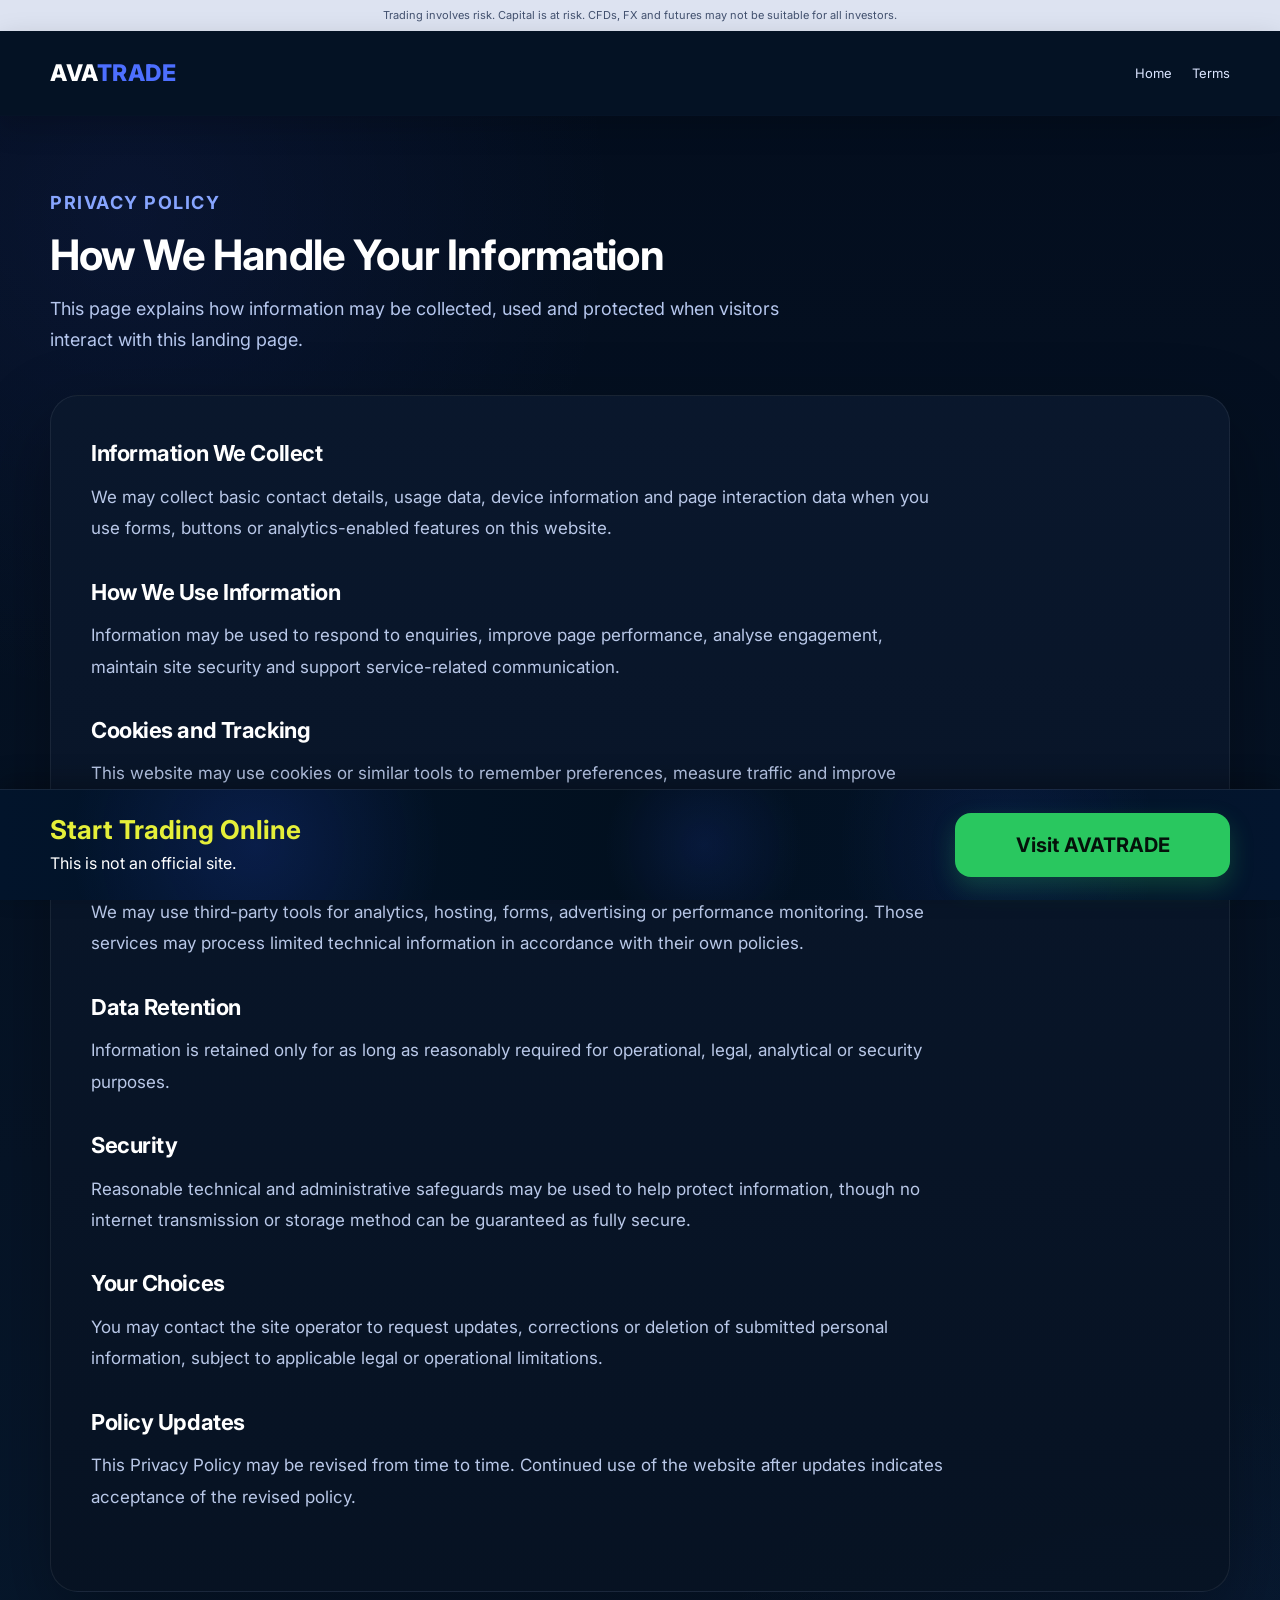
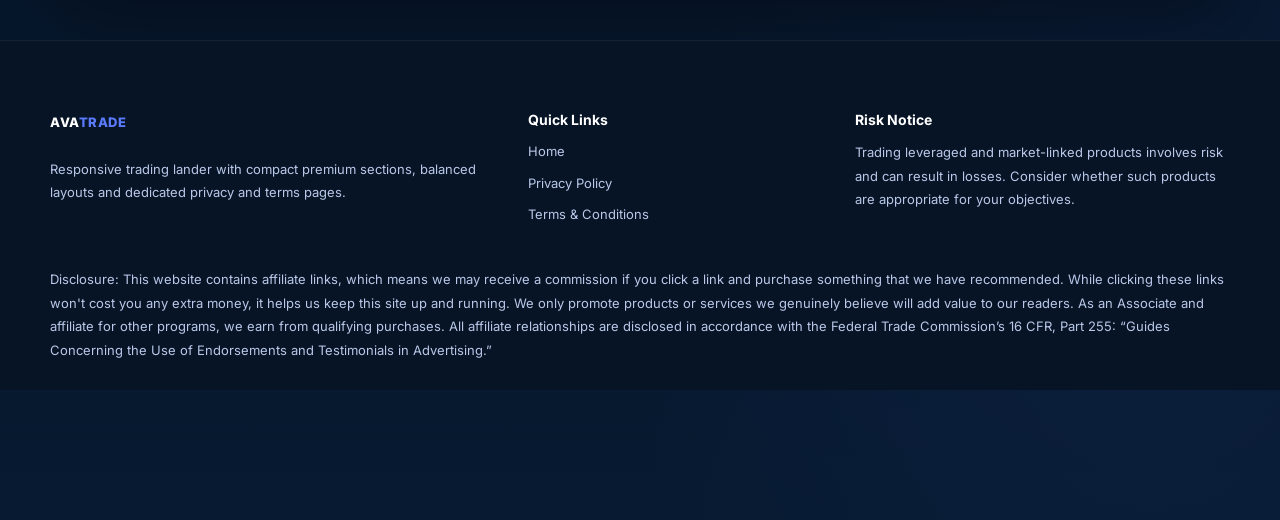
==== commit b33f5790: "Update privacy.html" ====
--- a/privacy.html
+++ b/privacy.html
@@ -313,7 +313,7 @@
 <footer class="site-footer">
     <div class="container footer-grid">
       <div>
-        <a href="index.html" class="logo footer-logo">TRADE<span>EDGE</span></a>
+        <a href="index.html" class="logo footer-logo">AVA<span>TRADE</span></a>
         <p>Responsive trading lander with compact premium sections, balanced layouts and dedicated privacy and terms pages.</p>
       </div>
       <div>
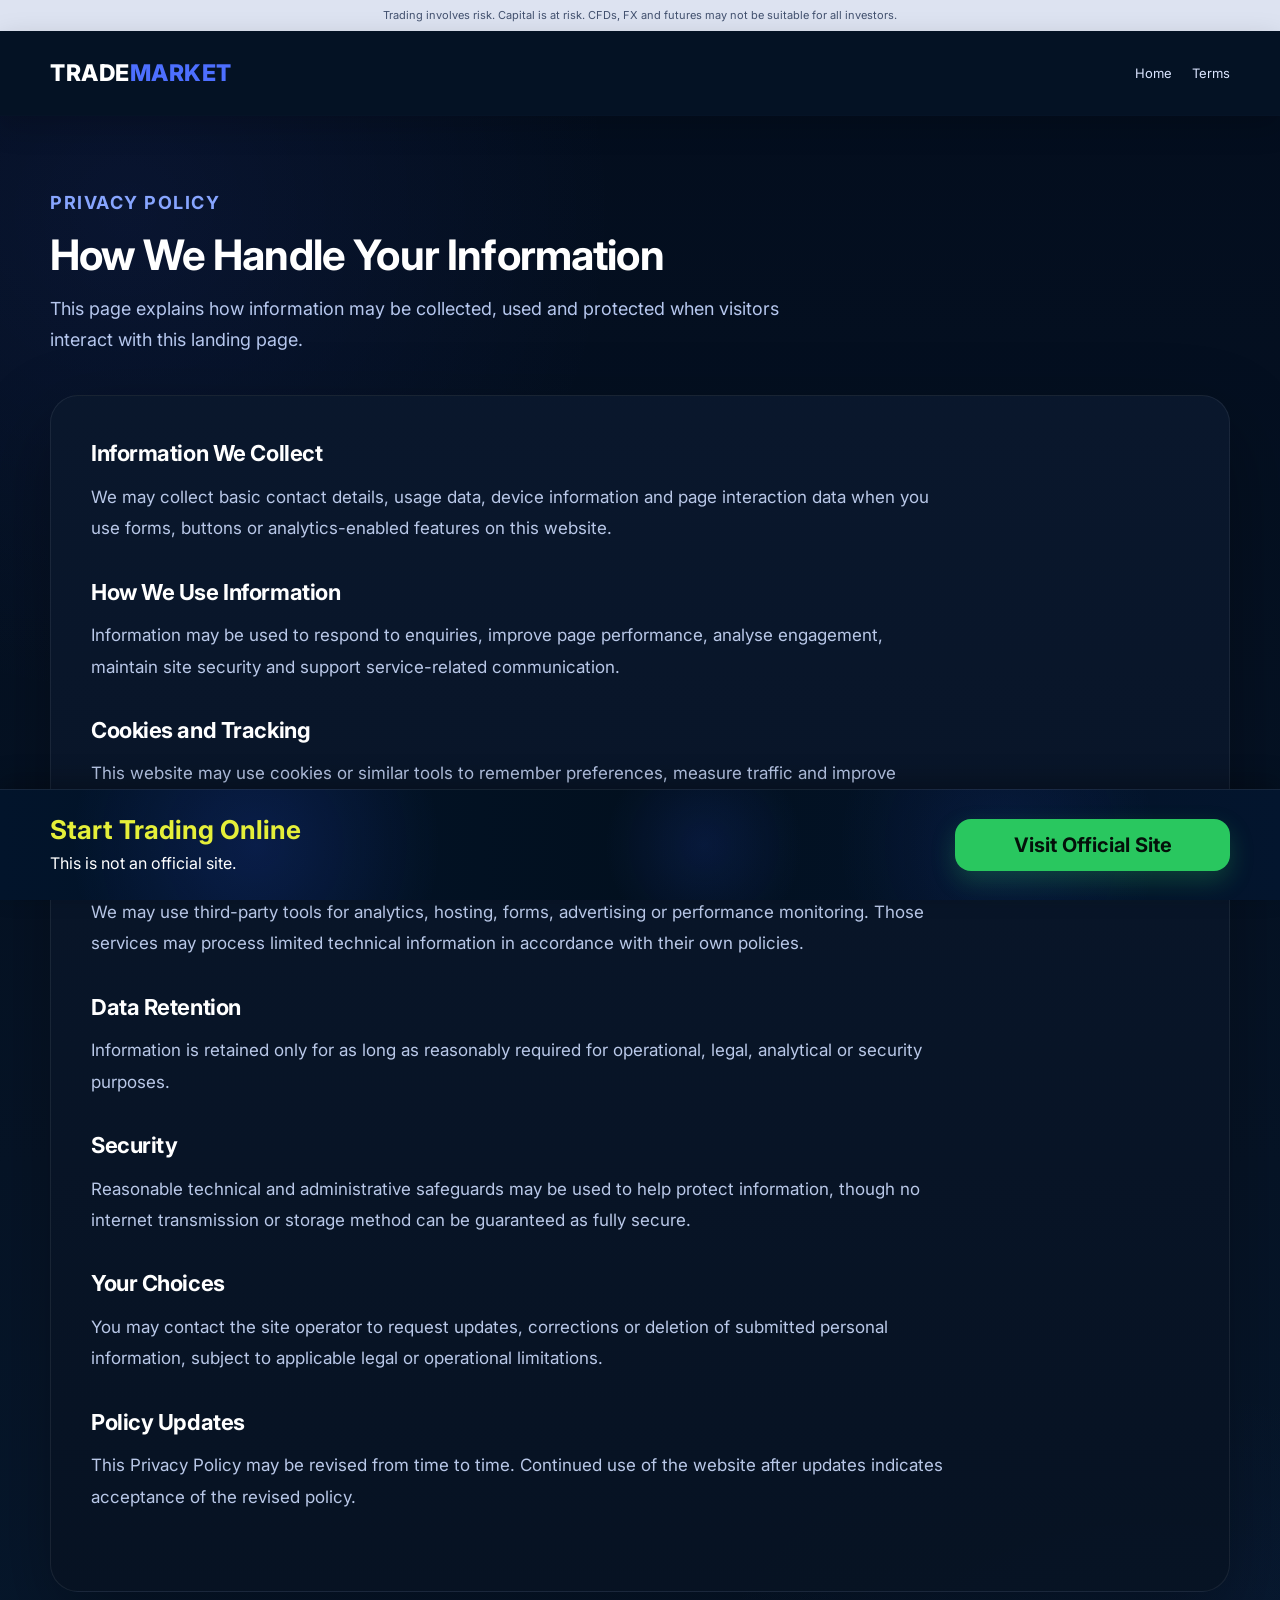
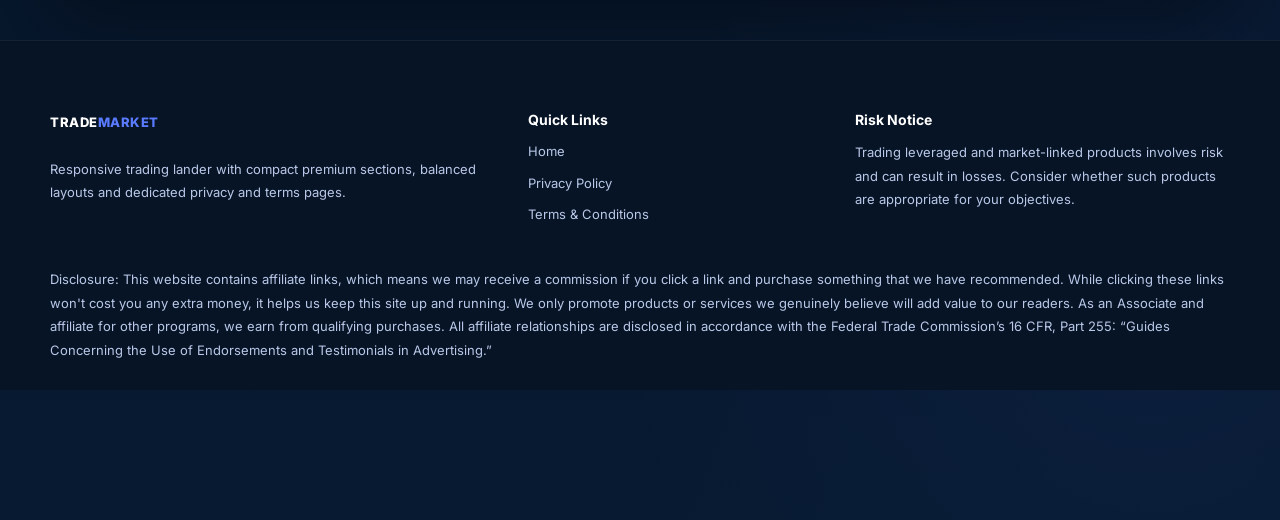
==== commit ec6b49cb: "Update privacy.html" ====
--- a/privacy.html
+++ b/privacy.html
@@ -3,7 +3,7 @@
 <head>
   <meta charset="UTF-8" />
   <meta name="viewport" content="width=device-width, initial-scale=1.0" />
-  <title>Privacy Policy | AVATRADE</title>
+  <title>Privacy Policy | TRADEMARKET</title>
   <meta name="description" content="Privacy Policy for the TradeEdge trading landing page." />
   <link rel="preconnect" href="https://fonts.googleapis.com">
   <link rel="preconnect" href="https://fonts.gstatic.com" crossorigin>
@@ -262,7 +262,7 @@
 
   <header class="site-header legal-header legal-header-dark">
     <div class="container nav-wrap">
-      <a href="index.html" class="logo">AVA<span>TRADE</span></a>
+      <a href="index.html" class="logo">TRADE<span>MARKET</span></a>
       <nav class="main-nav legal-nav">
         <a href="index.html">Home</a>
         <a href="terms.html">Terms</a>
@@ -313,7 +313,7 @@
 <footer class="site-footer">
     <div class="container footer-grid">
       <div>
-        <a href="index.html" class="logo footer-logo">AVA<span>TRADE</span></a>
+        <a href="index.html" class="logo footer-logo">TRADE<span>MARKET</span></a>
         <p>Responsive trading lander with compact premium sections, balanced layouts and dedicated privacy and terms pages.</p>
       </div>
       <div>
@@ -340,7 +340,7 @@
       <h3>Start Trading Online</h3>
       <p>This is not an official site.</p>
     </div>
-    <a href="#final-cta" class="bottom-sticky-btn">Visit AVATRADE</a>
+    <a href="#final-cta" class="bottom-sticky-btn">Visit Official Site</a>
   </div>
 </div>
 </body>
--- a/assets/style.css
+++ b/assets/style.css
@@ -628,7 +628,7 @@
   align-items: center;
   justify-content: center;
   min-width: 275px;
-  min-height: 64px;
+  min-height: 52px;
   padding: 14px 28px;
   border-radius: 16px;
   background: #29c75f;
